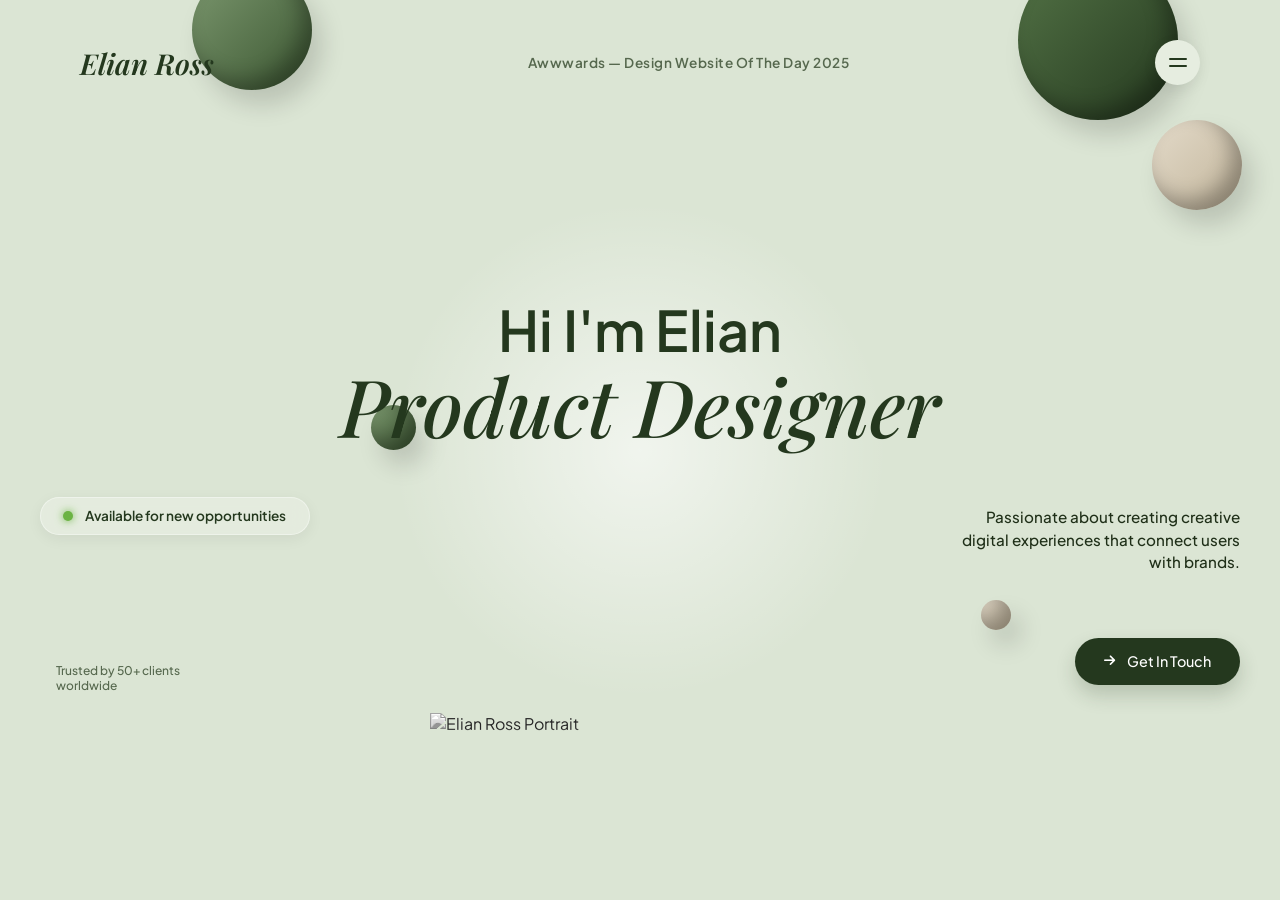
==== about.html @ 7bb7edb0 "First commit" ====
<!DOCTYPE html>
<html lang="en">
<head>
  <meta charset="UTF-8">
  <meta name="viewport" content="width=device-width, initial-scale=1.0">
  <title>Elian Ross - Product Designer</title>
  
  <!-- Google Fonts -->
  <link rel="preconnect" href="https://fonts.googleapis.com">
  <link rel="preconnect" href="https://fonts.gstatic.com" crossorigin>
  <link href="https://fonts.googleapis.com/css2?family=Playfair+Display:ital,wght@0,400..700;1,400..700&family=Plus+Jakarta+Sans:wght@400;500;600&display=swap" rel="stylesheet">
  
  <!-- FontAwesome for icons -->
  <link rel="stylesheet" href="https://cdnjs.cloudflare.com/ajax/libs/font-awesome/6.4.0/css/all.min.css">

  <style>
    /* CSS Variables & Resets */
    :root {
      --bg-color: #dbe5d4;
      --accent-green: #3d5a32;
      --dark-green: #24381e;
      --pill-bg: #e6ede0;
      --text-main: #1f2f18;
      --text-muted: #56684e;
      --shadow-soft: 0 10px 30px rgba(0, 0, 0, 0.08);
      --shadow-pill: 0 4px 15px rgba(0, 0, 0, 0.06);
    }

    * {
      margin: 0;
      padding: 0;
      box-sizing: border-box;
    }

    body {
      font-family: 'Plus Jakarta Sans', sans-serif;
      background-color: var(--bg-color);
      color: var(--text-main);
      min-height: 100vh;
      display: flex;
      flex-direction: column;
      justify-content: space-between;
      overflow-x: hidden;
      position: relative;
    }

    /* Ambient Background Glows & Shapes */
    .bg-glow {
      position: absolute;
      width: 500px;
      height: 500px;
      background: radial-gradient(circle, rgba(255,255,255,0.6) 0%, rgba(219,229,212,0) 70%);
      top: 50%;
      left: 50%;
      transform: translate(-50%, -50%);
      z-index: 1;
      pointer-events: none;
    }

    /* Decorative Floating Spheres (CSS representation of the 3D shapes) */
    .decor-sphere {
      position: absolute;
      border-radius: 50%;
      background: linear-gradient(135deg, #7c986f, #3b5631);
      box-shadow: inset -10px -10px 20px rgba(0,0,0,0.3), 10px 15px 25px rgba(0,0,0,0.15);
      z-index: 1;
    }
    .sphere-top-left { width: 120px; height: 120px; top: -30px; left: 15%; }
    .sphere-top-right { width: 160px; height: 160px; top: -40px; right: 8%; background: linear-gradient(135deg, #537346, #24381e); }
    .sphere-right-beige { width: 90px; height: 90px; top: 120px; right: 3%; background: linear-gradient(135deg, #e3dac9, #c2b59b); }
    .sphere-mid-left { width: 45px; height: 45px; top: 45%; left: 29%; }
    .sphere-mid-right { width: 30px; height: 30px; bottom: 30%; right: 21%; background: linear-gradient(135deg, #e3dac9, #c2b59b); }

    /* Header Navigation */
    header {
      display: flex;
      justify-content: space-between;
      align-items: center;
      padding: 2.5rem 5rem;
      position: relative;
      z-index: 10;
    }

    .logo {
      font-family: 'Playfair Display', serif;
      font-size: 1.8rem;
      font-weight: 600;
      font-style: italic;
      color: var(--dark-green);
      text-decoration: none;
    }

    .award-badge {
      display: flex;
      align-items: center;
      gap: 0.5rem;
      font-size: 0.85rem;
      font-weight: 600;
      color: var(--text-muted);
      letter-spacing: 0.5px;
    }

    .award-badge i {
      font-size: 1.1rem;
      color: var(--dark-green);
    }

    .menu-btn {
      width: 45px;
      height: 45px;
      background: var(--pill-bg);
      border: none;
      border-radius: 50%;
      display: flex;
      flex-direction: column;
      justify-content: center;
      align-items: center;
      gap: 5px;
      cursor: pointer;
      box-shadow: var(--shadow-pill);
      transition: transform 0.2s ease;
    }

    .menu-btn span {
      width: 18px;
      height: 2px;
      background-color: var(--dark-green);
      border-radius: 2px;
    }

    .menu-btn:hover {
      transform: scale(1.05);
    }

    /* Main Hero Section */
    main {
      display: flex;
      flex-direction: column;
      align-items: center;
      justify-content: center;
      flex-grow: 1;
      position: relative;
      z-index: 5;
      padding: 0 2rem;
    }

    /* Heading Styling */
    .hero-title {
      text-align: center;
      margin-bottom: 2rem;
      margin-top: -2rem;
    }

    .hero-title h2 {
      font-family: 'Plus Jakarta Sans', sans-serif;
      font-size: 3.5rem;
      font-weight: 600;
      color: var(--dark-green);
      line-height: 1.1;
    }

    .hero-title h1 {
      font-family: 'Playfair Display', serif;
      font-size: 5rem;
      font-weight: 500;
      font-style: italic;
      color: var(--dark-green);
      line-height: 1.1;
    }

    /* Floating Content Wrappers */
    .hero-content {
      width: 100%;
      max-width: 1200px;
      display: flex;
      justify-content: space-between;
      align-items: center;
      position: relative;
      margin-top: 1rem;
    }

    /* Left Side: Availability Badge & Testimonial */
    .hero-left {
      display: flex;
      flex-direction: column;
      gap: 8rem;
      z-index: 6;
    }

    .status-pill {
      display: inline-flex;
      align-items: center;
      gap: 0.75rem;
      background: rgba(230, 237, 224, 0.85);
      backdrop-filter: blur(10px);
      padding: 0.6rem 1.4rem;
      border-radius: 50px;
      box-shadow: var(--shadow-pill);
      border: 1px solid rgba(255, 255, 255, 0.4);
      font-size: 0.85rem;
      font-weight: 600;
      color: var(--dark-green);
    }

    .status-dot {
      width: 10px;
      height: 10px;
      background-color: #6bb343;
      border-radius: 50%;
      box-shadow: 0 0 8px #6bb343;
    }

    .social-proof {
      display: flex;
      align-items: center;
      gap: 1rem;
    }

    .avatar-group {
      display: flex;
    }

    .avatar-group img {
      width: 38px;
      height: 38px;
      border-radius: 50%;
      border: 2px solid var(--bg-color);
      margin-left: -10px;
      object-fit: cover;
    }

    .avatar-group img:first-child {
      margin-left: 0;
    }

    .proof-text {
      font-size: 0.75rem;
      color: var(--text-muted);
      line-height: 1.3;
      font-weight: 500;
    }

    /* Center: Person Portrait */
    .portrait-container {
      position: absolute;
      left: 50%;
      bottom: -40px;
      transform: translateX(-50%);
      z-index: 4;
      width: 420px;
      height: auto;
    }

    .portrait-img {
      width: 100%;
      height: auto;
      display: block;
      filter: grayscale(100%) contrast(1.05); /* Black and white photo effect */
      mask-image: linear-gradient(to bottom, rgba(0,0,0,1) 75%, rgba(0,0,0,0) 100%);
      -webkit-mask-image: linear-gradient(to bottom, rgba(0,0,0,1) 75%, rgba(0,0,0,0) 100%);
    }

    /* Right Side: Bio & CTA */
    .hero-right {
      display: flex;
      flex-direction: column;
      align-items: flex-end;
      gap: 4rem;
      max-width: 280px;
      z-index: 6;
      text-align: right;
    }

    .bio-text {
      font-size: 0.95rem;
      color: var(--text-main);
      line-height: 1.5;
      font-weight: 500;
    }

    .cta-button {
      display: inline-flex;
      align-items: center;
      gap: 0.75rem;
      background-color: var(--dark-green);
      color: #ffffff;
      padding: 0.9rem 1.8rem;
      border-radius: 50px;
      text-decoration: none;
      font-weight: 500;
      font-size: 0.9rem;
      box-shadow: 0 10px 20px rgba(36, 56, 30, 0.2);
      transition: all 0.3s ease;
    }

    .cta-button:hover {
      background-color: var(--accent-green);
      transform: translateY(-2px);
    }

    .cta-button i {
      font-size: 0.8rem;
    }

    /* Responsive Styles */
    @media (max-width: 1024px) {
      header { padding: 2rem; }
      .hero-title h2 { font-size: 2.8rem; }
      .hero-title h1 { font-size: 4rem; }
      .portrait-container { width: 350px; }
      .hero-left, .hero-right { gap: 3rem; }
    }

    @media (max-width: 768px) {
      body { overflow-y: auto; }
      header { padding: 1.5rem; }
      .award-badge { display: none; }
      .hero-title h2 { font-size: 2.2rem; }
      .hero-title h1 { font-size: 3.2rem; }
      
      .hero-content {
        flex-direction: column;
        align-items: center;
        gap: 2rem;
      }
      
      .portrait-container {
        position: relative;
        left: 0;
        transform: none;
        width: 300px;
        margin-top: 1rem;
      }

      .hero-left, .hero-right {
        align-items: center;
        text-align: center;
        max-width: 100%;
        gap: 1.5rem;
      }

      .decor-sphere { display: none; } /* Hide heavy decoration elements on small mobile */
    }
  </style>
</head>
<body>

  <!-- Ambient Light Glow -->
  <div class="bg-glow"></div>

  <!-- Decorative 3D Spheres -->
  <div class="decor-sphere sphere-top-left"></div>
  <div class="decor-sphere sphere-top-right"></div>
  <div class="decor-sphere sphere-right-beige"></div>
  <div class="decor-sphere sphere-mid-left"></div>
  <div class="decor-sphere sphere-mid-right"></div>

  <!-- Header Navigation -->
  <header>
    <a href="#" class="logo">Elian Ross</a>
    
    <div class="award-badge">
      <i class="fa-solid font-award"></i>
      <span>Awwwards — Design Website Of The Day 2025</span>
    </div>

    <button class="menu-btn" aria-label="Toggle Menu">
      <span></span>
      <span></span>
    </button>
  </header>

  <!-- Hero Section -->
  <main>
    <div class="hero-title">
      <h2>Hi I'm Elian</h2>
      <h1>Product Designer</h1>
    </div>

    <div class="hero-content">
      <!-- Left Column -->
      <div class="hero-left">
        <div class="status-pill">
          <span class="status-dot"></span>
          <span>Available for new opportunities</span>
        </div>

        <div class="social-proof">
          <div class="avatar-group">
            <!-- <img src="https://images.unsplash.com/photo-1534528741775-53994a69daeb?auto=format&fit=crop&w=100&q=80" alt="Client Avatar">
            <img src="https://images.unsplash.com/photo-1507003211169-0a1dd7228f2d?auto=format&fit=crop&w=100&q=80" alt="Client Avatar">
            <img src="https://images.unsplash.com/photo-1494790108377-be9c29b29330?auto=format&fit=crop&w=100&q=80" alt="Client Avatar"> -->
          </div>
          <div class="proof-text">
            Trusted by 50+ clients<br>worldwide
          </div>
        </div>
      </div>

      <!-- Center Image -->
      <div class="portrait-container">
        <!-- Placeholder woman image cutout matching the original composition -->
        <img class="portrait-img" src="https://images.unsplash.com/photo-1573496359142-b8d87734a5a2?auto=format&fit=crop&w=800&q=80" alt="Elian Ross Portrait">
      </div>

      <!-- Right Column -->
      <div class="hero-right">
        <p class="bio-text">
          Passionate about creating creative digital experiences that connect users with brands.
        </p>

        <a href="#contact" class="cta-button">
          <i class="fa-solid fa-arrow-right"></i>
          <span>Get In Touch</span>
        </a>
      </div>
    </div>
  </main>

</body>
</html>
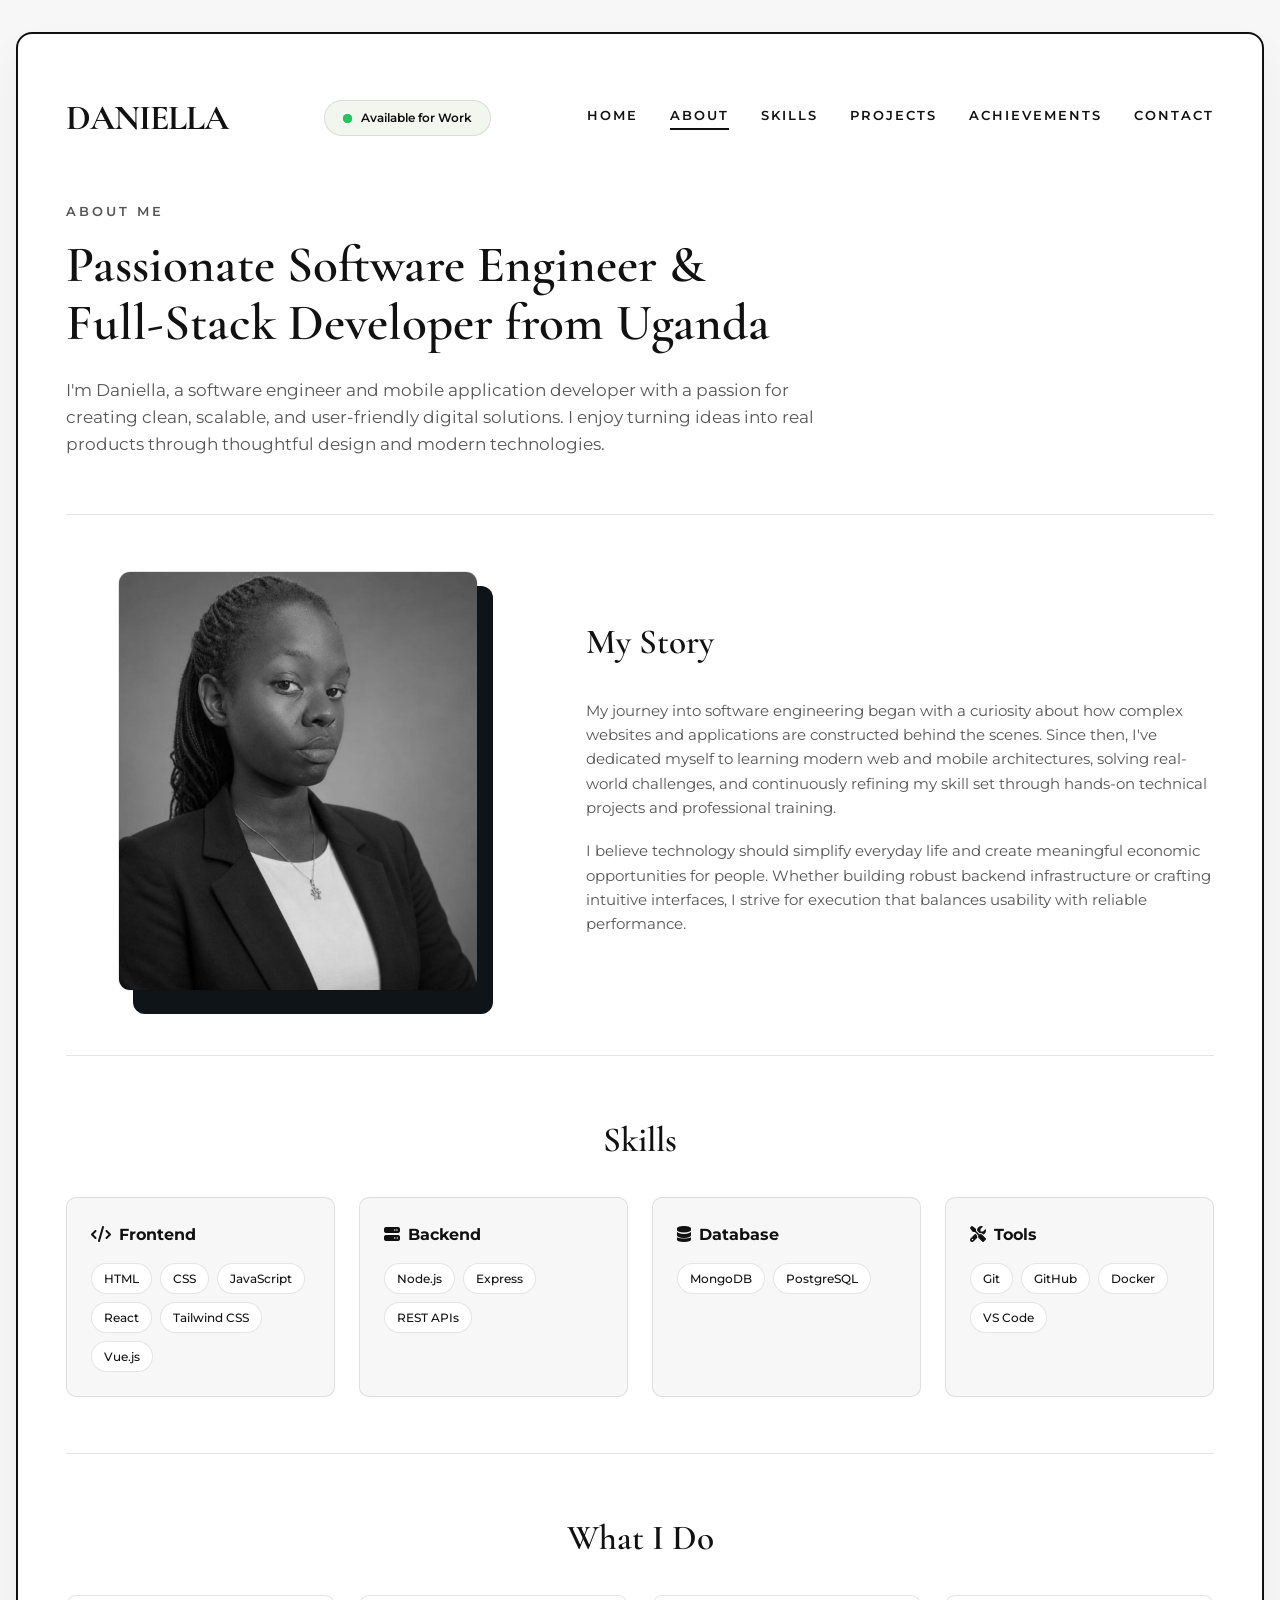
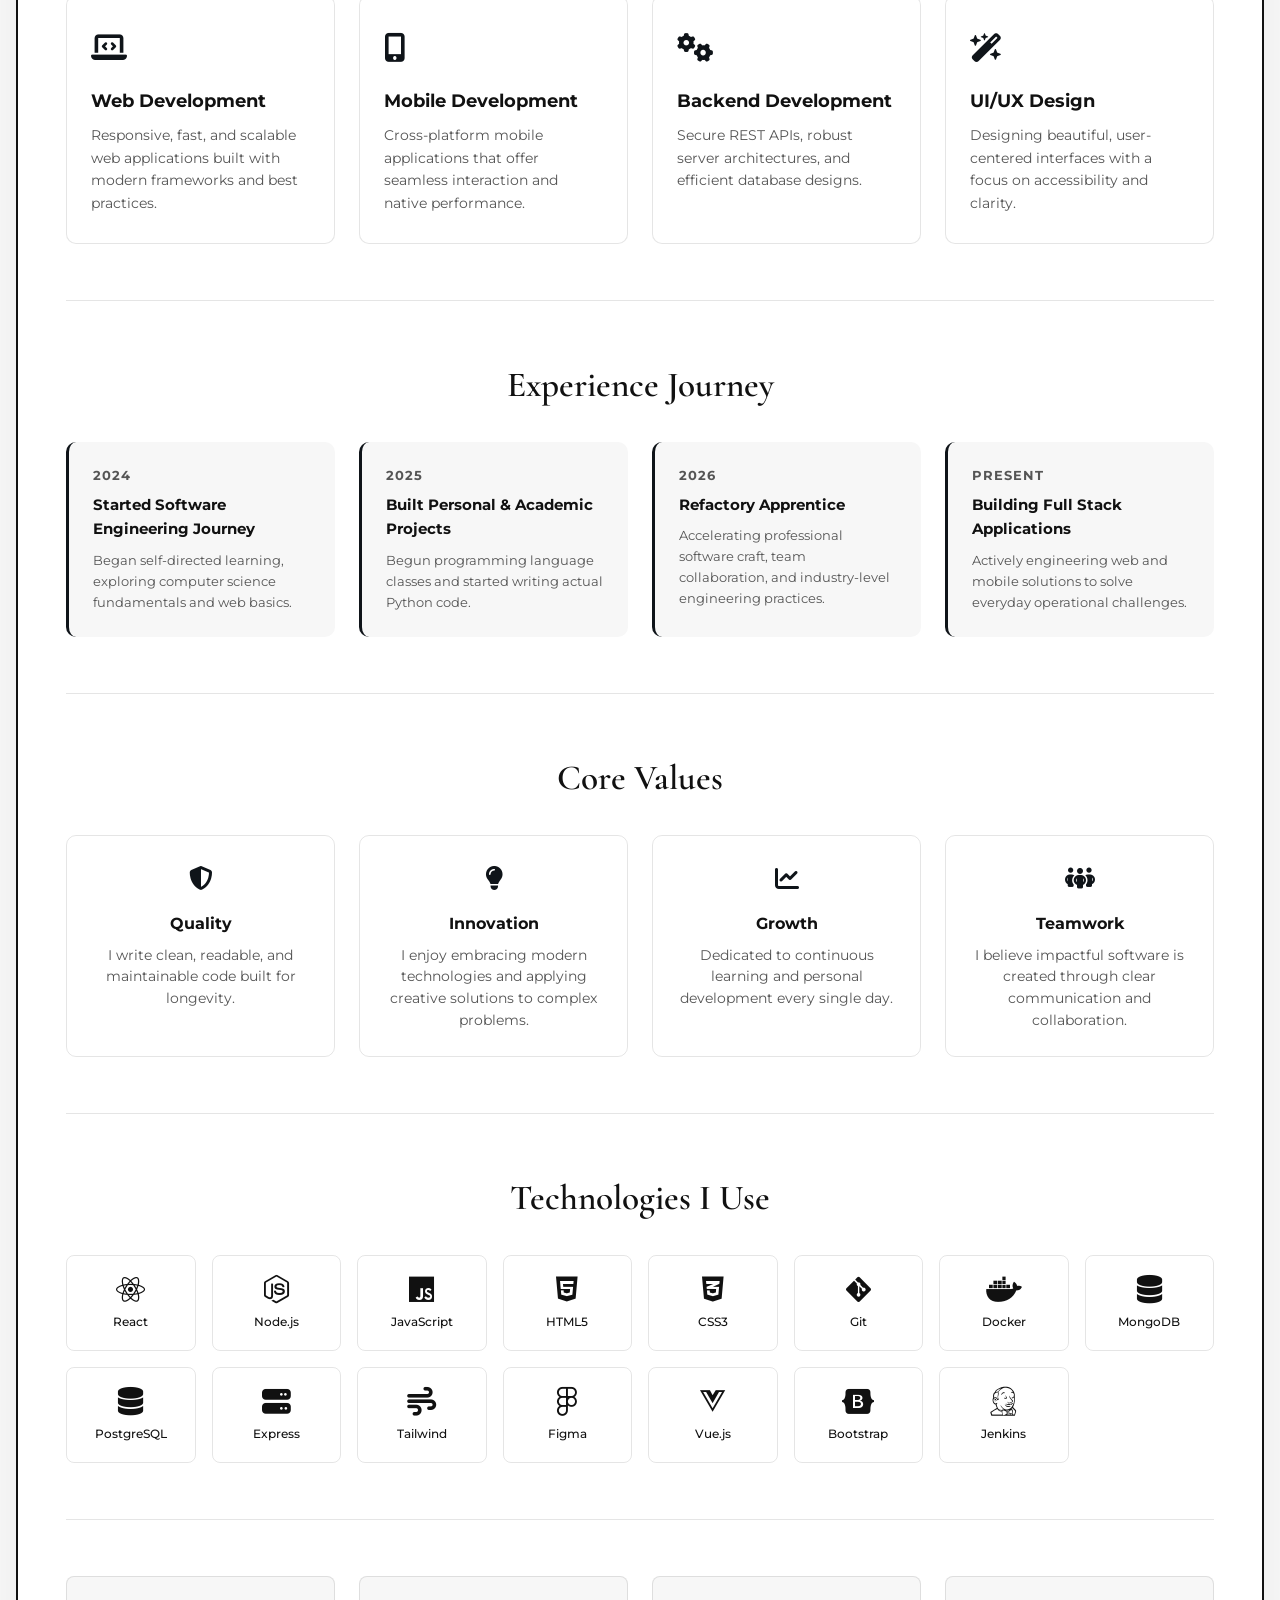
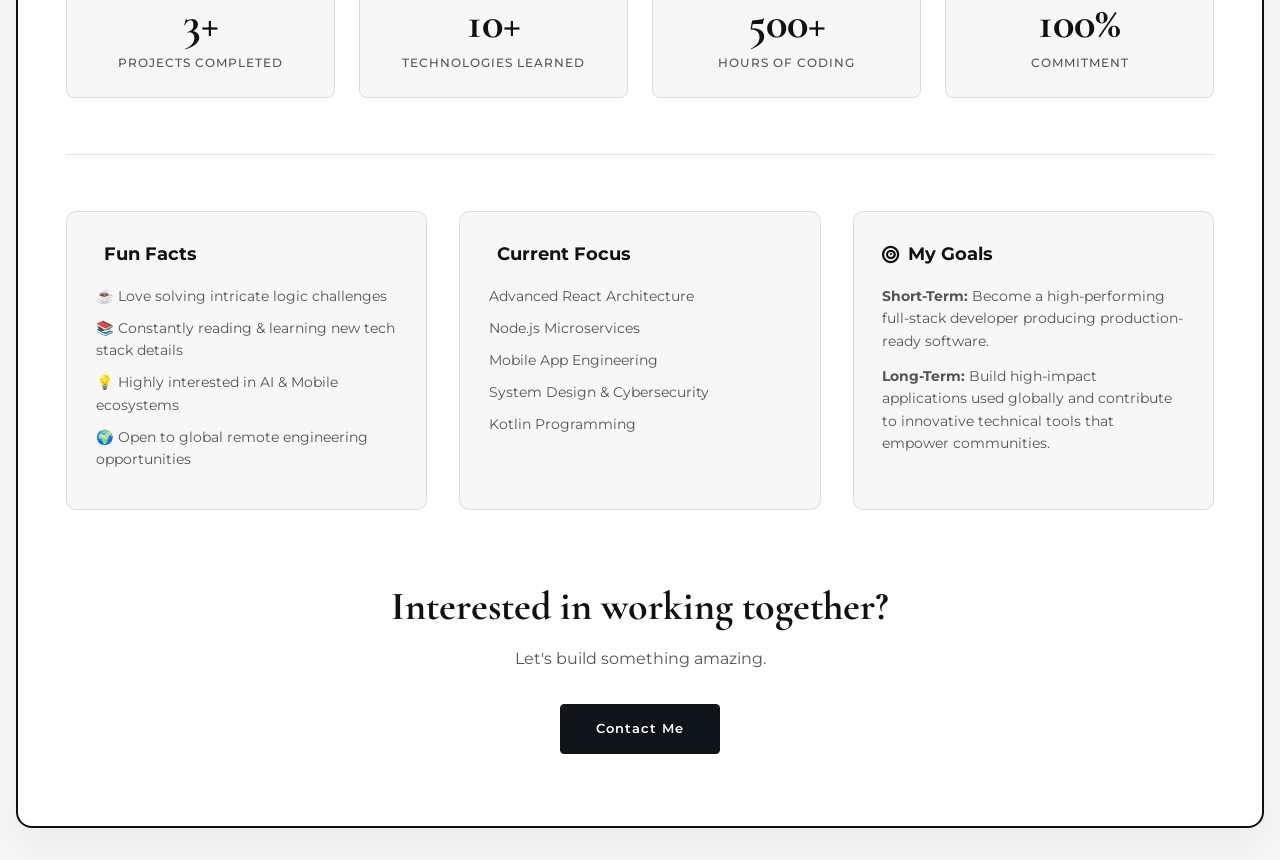
==== commit 5b502533: "Created links, joined all pages" ====
--- a/about.html
+++ b/about.html
@@ -1,421 +1,300 @@
 <!DOCTYPE html>
 <html lang="en">
 <head>
-  <meta charset="UTF-8">
-  <meta name="viewport" content="width=device-width, initial-scale=1.0">
-  <title>Elian Ross - Product Designer</title>
-  
+  <meta charset="UTF-8" />
+  <meta name="viewport" content="width=device-width, initial-scale=1.0" />
+  <title>About — Nassuuna Pearl Daniella</title>
+
   <!-- Google Fonts -->
   <link rel="preconnect" href="https://fonts.googleapis.com">
   <link rel="preconnect" href="https://fonts.gstatic.com" crossorigin>
-  <link href="https://fonts.googleapis.com/css2?family=Playfair+Display:ital,wght@0,400..700;1,400..700&family=Plus+Jakarta+Sans:wght@400;500;600&display=swap" rel="stylesheet">
-  
-  <!-- FontAwesome for icons -->
-  <link rel="stylesheet" href="https://cdnjs.cloudflare.com/ajax/libs/font-awesome/6.4.0/css/all.min.css">
-
-  <style>
-    /* CSS Variables & Resets */
-    :root {
-      --bg-color: #dbe5d4;
-      --accent-green: #3d5a32;
-      --dark-green: #24381e;
-      --pill-bg: #e6ede0;
-      --text-main: #1f2f18;
-      --text-muted: #56684e;
-      --shadow-soft: 0 10px 30px rgba(0, 0, 0, 0.08);
-      --shadow-pill: 0 4px 15px rgba(0, 0, 0, 0.06);
-    }
-
-    * {
-      margin: 0;
-      padding: 0;
-      box-sizing: border-box;
-    }
-
-    body {
-      font-family: 'Plus Jakarta Sans', sans-serif;
-      background-color: var(--bg-color);
-      color: var(--text-main);
-      min-height: 100vh;
-      display: flex;
-      flex-direction: column;
-      justify-content: space-between;
-      overflow-x: hidden;
-      position: relative;
-    }
-
-    /* Ambient Background Glows & Shapes */
-    .bg-glow {
-      position: absolute;
-      width: 500px;
-      height: 500px;
-      background: radial-gradient(circle, rgba(255,255,255,0.6) 0%, rgba(219,229,212,0) 70%);
-      top: 50%;
-      left: 50%;
-      transform: translate(-50%, -50%);
-      z-index: 1;
-      pointer-events: none;
-    }
-
-    /* Decorative Floating Spheres (CSS representation of the 3D shapes) */
-    .decor-sphere {
-      position: absolute;
-      border-radius: 50%;
-      background: linear-gradient(135deg, #7c986f, #3b5631);
-      box-shadow: inset -10px -10px 20px rgba(0,0,0,0.3), 10px 15px 25px rgba(0,0,0,0.15);
-      z-index: 1;
-    }
-    .sphere-top-left { width: 120px; height: 120px; top: -30px; left: 15%; }
-    .sphere-top-right { width: 160px; height: 160px; top: -40px; right: 8%; background: linear-gradient(135deg, #537346, #24381e); }
-    .sphere-right-beige { width: 90px; height: 90px; top: 120px; right: 3%; background: linear-gradient(135deg, #e3dac9, #c2b59b); }
-    .sphere-mid-left { width: 45px; height: 45px; top: 45%; left: 29%; }
-    .sphere-mid-right { width: 30px; height: 30px; bottom: 30%; right: 21%; background: linear-gradient(135deg, #e3dac9, #c2b59b); }
-
-    /* Header Navigation */
-    header {
-      display: flex;
-      justify-content: space-between;
-      align-items: center;
-      padding: 2.5rem 5rem;
-      position: relative;
-      z-index: 10;
-    }
-
-    .logo {
-      font-family: 'Playfair Display', serif;
-      font-size: 1.8rem;
-      font-weight: 600;
-      font-style: italic;
-      color: var(--dark-green);
-      text-decoration: none;
-    }
-
-    .award-badge {
-      display: flex;
-      align-items: center;
-      gap: 0.5rem;
-      font-size: 0.85rem;
-      font-weight: 600;
-      color: var(--text-muted);
-      letter-spacing: 0.5px;
-    }
-
-    .award-badge i {
-      font-size: 1.1rem;
-      color: var(--dark-green);
-    }
-
-    .menu-btn {
-      width: 45px;
-      height: 45px;
-      background: var(--pill-bg);
-      border: none;
-      border-radius: 50%;
-      display: flex;
-      flex-direction: column;
-      justify-content: center;
-      align-items: center;
-      gap: 5px;
-      cursor: pointer;
-      box-shadow: var(--shadow-pill);
-      transition: transform 0.2s ease;
-    }
-
-    .menu-btn span {
-      width: 18px;
-      height: 2px;
-      background-color: var(--dark-green);
-      border-radius: 2px;
-    }
-
-    .menu-btn:hover {
-      transform: scale(1.05);
-    }
-
-    /* Main Hero Section */
-    main {
-      display: flex;
-      flex-direction: column;
-      align-items: center;
-      justify-content: center;
-      flex-grow: 1;
-      position: relative;
-      z-index: 5;
-      padding: 0 2rem;
-    }
-
-    /* Heading Styling */
-    .hero-title {
-      text-align: center;
-      margin-bottom: 2rem;
-      margin-top: -2rem;
-    }
-
-    .hero-title h2 {
-      font-family: 'Plus Jakarta Sans', sans-serif;
-      font-size: 3.5rem;
-      font-weight: 600;
-      color: var(--dark-green);
-      line-height: 1.1;
-    }
-
-    .hero-title h1 {
-      font-family: 'Playfair Display', serif;
-      font-size: 5rem;
-      font-weight: 500;
-      font-style: italic;
-      color: var(--dark-green);
-      line-height: 1.1;
-    }
-
-    /* Floating Content Wrappers */
-    .hero-content {
-      width: 100%;
-      max-width: 1200px;
-      display: flex;
-      justify-content: space-between;
-      align-items: center;
-      position: relative;
-      margin-top: 1rem;
-    }
-
-    /* Left Side: Availability Badge & Testimonial */
-    .hero-left {
-      display: flex;
-      flex-direction: column;
-      gap: 8rem;
-      z-index: 6;
-    }
-
-    .status-pill {
-      display: inline-flex;
-      align-items: center;
-      gap: 0.75rem;
-      background: rgba(230, 237, 224, 0.85);
-      backdrop-filter: blur(10px);
-      padding: 0.6rem 1.4rem;
-      border-radius: 50px;
-      box-shadow: var(--shadow-pill);
-      border: 1px solid rgba(255, 255, 255, 0.4);
-      font-size: 0.85rem;
-      font-weight: 600;
-      color: var(--dark-green);
-    }
-
-    .status-dot {
-      width: 10px;
-      height: 10px;
-      background-color: #6bb343;
-      border-radius: 50%;
-      box-shadow: 0 0 8px #6bb343;
-    }
-
-    .social-proof {
-      display: flex;
-      align-items: center;
-      gap: 1rem;
-    }
-
-    .avatar-group {
-      display: flex;
-    }
-
-    .avatar-group img {
-      width: 38px;
-      height: 38px;
-      border-radius: 50%;
-      border: 2px solid var(--bg-color);
-      margin-left: -10px;
-      object-fit: cover;
-    }
-
-    .avatar-group img:first-child {
-      margin-left: 0;
-    }
-
-    .proof-text {
-      font-size: 0.75rem;
-      color: var(--text-muted);
-      line-height: 1.3;
-      font-weight: 500;
-    }
-
-    /* Center: Person Portrait */
-    .portrait-container {
-      position: absolute;
-      left: 50%;
-      bottom: -40px;
-      transform: translateX(-50%);
-      z-index: 4;
-      width: 420px;
-      height: auto;
-    }
-
-    .portrait-img {
-      width: 100%;
-      height: auto;
-      display: block;
-      filter: grayscale(100%) contrast(1.05); /* Black and white photo effect */
-      mask-image: linear-gradient(to bottom, rgba(0,0,0,1) 75%, rgba(0,0,0,0) 100%);
-      -webkit-mask-image: linear-gradient(to bottom, rgba(0,0,0,1) 75%, rgba(0,0,0,0) 100%);
-    }
-
-    /* Right Side: Bio & CTA */
-    .hero-right {
-      display: flex;
-      flex-direction: column;
-      align-items: flex-end;
-      gap: 4rem;
-      max-width: 280px;
-      z-index: 6;
-      text-align: right;
-    }
-
-    .bio-text {
-      font-size: 0.95rem;
-      color: var(--text-main);
-      line-height: 1.5;
-      font-weight: 500;
-    }
-
-    .cta-button {
-      display: inline-flex;
-      align-items: center;
-      gap: 0.75rem;
-      background-color: var(--dark-green);
-      color: #ffffff;
-      padding: 0.9rem 1.8rem;
-      border-radius: 50px;
-      text-decoration: none;
-      font-weight: 500;
-      font-size: 0.9rem;
-      box-shadow: 0 10px 20px rgba(36, 56, 30, 0.2);
-      transition: all 0.3s ease;
-    }
-
-    .cta-button:hover {
-      background-color: var(--accent-green);
-      transform: translateY(-2px);
-    }
-
-    .cta-button i {
-      font-size: 0.8rem;
-    }
-
-    /* Responsive Styles */
-    @media (max-width: 1024px) {
-      header { padding: 2rem; }
-      .hero-title h2 { font-size: 2.8rem; }
-      .hero-title h1 { font-size: 4rem; }
-      .portrait-container { width: 350px; }
-      .hero-left, .hero-right { gap: 3rem; }
-    }
-
-    @media (max-width: 768px) {
-      body { overflow-y: auto; }
-      header { padding: 1.5rem; }
-      .award-badge { display: none; }
-      .hero-title h2 { font-size: 2.2rem; }
-      .hero-title h1 { font-size: 3.2rem; }
-      
-      .hero-content {
-        flex-direction: column;
-        align-items: center;
-        gap: 2rem;
-      }
-      
-      .portrait-container {
-        position: relative;
-        left: 0;
-        transform: none;
-        width: 300px;
-        margin-top: 1rem;
-      }
-
-      .hero-left, .hero-right {
-        align-items: center;
-        text-align: center;
-        max-width: 100%;
-        gap: 1.5rem;
-      }
-
-      .decor-sphere { display: none; } /* Hide heavy decoration elements on small mobile */
-    }
-  </style>
+  <link href="https://fonts.googleapis.com/css2?family=Cormorant+Garamond:wght@500;600;700&family=Montserrat:wght@300;400;500;600&display=swap" rel="stylesheet">
+
+  <!-- Font Awesome Icons -->
+  <link rel="stylesheet" href="https://cdnjs.cloudflare.com/ajax/libs/font-awesome/6.5.1/css/all.min.css" />
+
+  <link rel="stylesheet" href="about.css" />
+<link rel="stylesheet" href="mobile.css" />
+
 </head>
 <body>
 
-  <!-- Ambient Light Glow -->
-  <div class="bg-glow"></div>
-
-  <!-- Decorative 3D Spheres -->
-  <div class="decor-sphere sphere-top-left"></div>
-  <div class="decor-sphere sphere-top-right"></div>
-  <div class="decor-sphere sphere-right-beige"></div>
-  <div class="decor-sphere sphere-mid-left"></div>
-  <div class="decor-sphere sphere-mid-right"></div>
-
-  <!-- Header Navigation -->
-  <header>
-    <a href="#" class="logo">Elian Ross</a>
+  <div class="viewport-card">
     
-    <div class="award-badge">
-      <i class="fa-solid font-award"></i>
-      <span>Awwwards — Design Website Of The Day 2025</span>
-    </div>
-
-    <button class="menu-btn" aria-label="Toggle Menu">
-      <span></span>
-      <span></span>
-    </button>
-  </header>
-
-  <!-- Hero Section -->
-  <main>
-    <div class="hero-title">
-      <h2>Hi I'm Elian</h2>
-      <h1>Product Designer</h1>
-    </div>
-
-    <div class="hero-content">
-      <!-- Left Column -->
-      <div class="hero-left">
-        <div class="status-pill">
-          <span class="status-dot"></span>
-          <span>Available for new opportunities</span>
-        </div>
-
-        <div class="social-proof">
-          <div class="avatar-group">
-            <!-- <img src="https://images.unsplash.com/photo-1534528741775-53994a69daeb?auto=format&fit=crop&w=100&q=80" alt="Client Avatar">
-            <img src="https://images.unsplash.com/photo-1507003211169-0a1dd7228f2d?auto=format&fit=crop&w=100&q=80" alt="Client Avatar">
-            <img src="https://images.unsplash.com/photo-1494790108377-be9c29b29330?auto=format&fit=crop&w=100&q=80" alt="Client Avatar"> -->
+    <!-- Header Navigation -->
+    <header>
+      <a href="index.html" class="brand-logo" target="_blank">DANIELLA</a>
+      
+      <div class="status-pill">
+        <span class="status-dot"></span>
+        <span class="status-text">Available for Work</span>
+      </div>
+
+      <nav>
+        <a href="index.html" target="_blank">HOME</a>
+        <a href="about.html" class="active" target="_blank">ABOUT</a>
+        <a href="skills.html" target="_blank">SKILLS</a>
+        <a href="projects.html" target="_blank">PROJECTS</a>
+        <a href="achievements.html" target="_blank">ACHIEVEMENTS</a>
+        <a href="contacts.html" target="_blank">CONTACT</a>
+      </nav>
+    </header>
+
+    <!-- 1. Hero Section -->
+    <section class="hero-section">
+      <span class="section-tag">ABOUT ME</span>
+      <h1 class="main-title">Passionate Software Engineer &<br>Full-Stack Developer from Uganda</h1>
+      <p class="hero-intro">
+        I'm Daniella, a software engineer and mobile application developer with a passion for creating clean, scalable, and user-friendly digital solutions. I enjoy turning ideas into real products through thoughtful design and modern technologies.
+      </p>
+    </section>
+
+    <hr class="divider" />
+
+    <!-- 2. Photo + Story -->
+    <section class="story-grid">
+      <div class="story-frame">
+        <img class="story-img" src="./Ellah.png" alt="Nassuuna Pearl Daniella" />
+      </div>
+      <div class="story-content">
+        <h2 class="section-heading">My Story</h2>
+        <p class="story-paragraph">
+          My journey into software engineering began with a curiosity about how complex websites and applications are constructed behind the scenes. Since then, I've dedicated myself to learning modern web and mobile architectures, solving real-world challenges, and continuously refining my skill set through hands-on technical projects and professional training.
+        </p>
+        <p class="story-paragraph">
+          I believe technology should simplify everyday life and create meaningful economic opportunities for people. Whether building robust backend infrastructure or crafting intuitive interfaces, I strive for execution that balances usability with reliable performance.
+        </p>
+      </div>
+    </section>
+
+    <hr class="divider" />
+
+    <!-- 3. Skills Categories -->
+    <section class="section-block">
+      <h2 class="section-heading centered">Skills</h2>
+      <div class="skills-grid">
+        <div class="skill-card">
+          <h3><i class="fa-solid fa-code"></i> Frontend</h3>
+          <div class="badge-group">
+            <span class="badge">HTML</span>
+            <span class="badge">CSS</span>
+            <span class="badge">JavaScript</span>
+            <span class="badge">React</span>
+            <span class="badge">Tailwind CSS</span>
+            <span class="badge">Vue.js</span>
           </div>
-          <div class="proof-text">
-            Trusted by 50+ clients<br>worldwide
+        </div>
+
+        <div class="skill-card">
+          <h3><i class="fa-solid fa-server"></i> Backend</h3>
+          <div class="badge-group">
+            <span class="badge">Node.js</span>
+            <span class="badge">Express</span>
+            <span class="badge">REST APIs</span>
           </div>
         </div>
-      </div>
-
-      <!-- Center Image -->
-      <div class="portrait-container">
-        <!-- Placeholder woman image cutout matching the original composition -->
-        <img class="portrait-img" src="https://images.unsplash.com/photo-1573496359142-b8d87734a5a2?auto=format&fit=crop&w=800&q=80" alt="Elian Ross Portrait">
-      </div>
-
-      <!-- Right Column -->
-      <div class="hero-right">
-        <p class="bio-text">
-          Passionate about creating creative digital experiences that connect users with brands.
-        </p>
-
-        <a href="#contact" class="cta-button">
-          <i class="fa-solid fa-arrow-right"></i>
-          <span>Get In Touch</span>
-        </a>
-      </div>
-    </div>
-  </main>
+
+        <div class="skill-card">
+          <h3><i class="fa-solid fa-database"></i> Database</h3>
+          <div class="badge-group">
+            <span class="badge">MongoDB</span>
+            <span class="badge">PostgreSQL</span>
+          </div>
+        </div>
+
+        <div class="skill-card">
+          <h3><i class="fa-solid fa-screwdriver-wrench"></i> Tools</h3>
+          <div class="badge-group">
+            <span class="badge">Git</span>
+            <span class="badge">GitHub</span>
+            <span class="badge">Docker</span>
+            <span class="badge">VS Code</span>
+          </div>
+        </div>
+      </div>
+    </section>
+
+    <hr class="divider" />
+
+    <!-- 4. What I Do -->
+    <section class="section-block">
+      <h2 class="section-heading centered">What I Do</h2>
+      <div class="services-grid">
+        <div class="service-card">
+          <div class="service-icon"><i class="fa-solid fa-laptop-code"></i></div>
+          <h3>Web Development</h3>
+          <p>Responsive, fast, and scalable web applications built with modern frameworks and best practices.</p>
+        </div>
+
+        <div class="service-card">
+          <div class="service-icon"><i class="fa-solid fa-mobile-screen-button"></i></div>
+          <h3>Mobile Development</h3>
+          <p>Cross-platform mobile applications that offer seamless interaction and native performance.</p>
+        </div>
+
+        <div class="service-card">
+          <div class="service-icon"><i class="fa-solid fa-gears"></i></div>
+          <h3>Backend Development</h3>
+          <p>Secure REST APIs, robust server architectures, and efficient database designs.</p>
+        </div>
+
+        <div class="service-card">
+          <div class="service-icon"><i class="fa-solid fa-wand-magic-sparkles"></i></div>
+          <h3>UI/UX Design</h3>
+          <p>Designing beautiful, user-centered interfaces with a focus on accessibility and clarity.</p>
+        </div>
+      </div>
+    </section>
+
+    <hr class="divider" />
+
+    <!-- 5. Experience Timeline -->
+    <section class="section-block">
+      <h2 class="section-heading centered">Experience Journey</h2>
+      <div class="timeline">
+        <div class="timeline-item">
+          <span class="timeline-year">2024</span>
+          <h3>Started Software Engineering Journey</h3>
+          <p>Began self-directed learning, exploring computer science fundamentals and web basics.</p>
+        </div>
+        <div class="timeline-item">
+          <span class="timeline-year">2025</span>
+          <h3>Built Personal & Academic Projects</h3>
+          <p>Begun programming language classes and started writing actual Python code.</p>
+        </div>
+        <div class="timeline-item">
+          <span class="timeline-year">2026</span>
+          <h3>Refactory Apprentice</h3>
+          <p>Accelerating professional software craft, team collaboration, and industry-level engineering practices.</p>
+        </div>
+        <div class="timeline-item present">
+          <span class="timeline-year">Present</span>
+          <h3>Building Full Stack Applications</h3>
+          <p>Actively engineering web and mobile solutions to solve everyday operational challenges.</p>
+        </div>
+      </div>
+    </section>
+
+    <hr class="divider" />
+
+    <!-- 6. My Values -->
+    <section class="section-block">
+      <h2 class="section-heading centered">Core Values</h2>
+      <div class="values-grid">
+        <div class="value-card">
+          <div class="value-icon"><i class="fa-solid fa-shield-halved"></i></div>
+          <h3>Quality</h3>
+          <p>I write clean, readable, and maintainable code built for longevity.</p>
+        </div>
+        <div class="value-card">
+          <div class="value-icon"><i class="fa-solid fa-lightbulb"></i></div>
+          <h3>Innovation</h3>
+          <p>I enjoy embracing modern technologies and applying creative solutions to complex problems.</p>
+        </div>
+        <div class="value-card">
+          <div class="value-icon"><i class="fa-solid fa-chart-line"></i></div>
+          <h3>Growth</h3>
+          <p>Dedicated to continuous learning and personal development every single day.</p>
+        </div>
+        <div class="value-card">
+          <div class="value-icon"><i class="fa-solid fa-people-group"></i></div>
+          <h3>Teamwork</h3>
+          <p>I believe impactful software is created through clear communication and collaboration.</p>
+        </div>
+      </div>
+    </section>
+
+    <hr class="divider" />
+
+    <!-- 7. Technologies Icon Grid -->
+    <section class="section-block">
+      <h2 class="section-heading centered">Technologies I Use</h2>
+      <div class="tech-icon-grid">
+        <div class="tech-box"><i class="fa-brands fa-react"></i><span>React</span></div>
+        <div class="tech-box"><i class="fa-brands fa-node-js"></i><span>Node.js</span></div>
+        <div class="tech-box"><i class="fa-brands fa-js"></i><span>JavaScript</span></div>
+        <div class="tech-box"><i class="fa-brands fa-html5"></i><span>HTML5</span></div>
+        <div class="tech-box"><i class="fa-brands fa-css3-alt"></i><span>CSS3</span></div>
+        <div class="tech-box"><i class="fa-brands fa-git-alt"></i><span>Git</span></div>
+        <div class="tech-box"><i class="fa-brands fa-docker"></i><span>Docker</span></div>
+        <div class="tech-box"><i class="fa-solid fa-database"></i><span>MongoDB</span></div>
+        <div class="tech-box"><i class="fa-solid fa-database"></i><span>PostgreSQL</span></div>
+        <div class="tech-box"><i class="fa-solid fa-server"></i><span>Express</span></div>
+        <div class="tech-box"><i class="fa-solid fa-wind"></i><span>Tailwind</span></div>
+        <div class="tech-box"><i class="fa-brands fa-figma"></i><span>Figma</span></div>
+        <div class="tech-box"><i class="fa-brands fa-vuejs"></i><span>Vue.js</span></div>
+        <div class="tech-box"><i class="fa-brands fa-bootstrap"></i><span>Bootstrap</span></div>
+        <div class="tech-box"><i class="fa-brands fa-jenkins"></i><span>Jenkins</span></div>
+      </div>
+    </section>
+
+    <hr class="divider" />
+
+    <!-- 8. Achievements -->
+    <section class="section-block">
+      <div class="stats-container">
+        <div class="stat-card">
+          <h3 class="stat-number">3+</h3>
+          <p class="stat-label">Projects Completed</p>
+        </div>
+        <div class="stat-card">
+          <h3 class="stat-number">10+</h3>
+          <p class="stat-label">Technologies Learned</p>
+        </div>
+        <div class="stat-card">
+          <h3 class="stat-number">500+</h3>
+          <p class="stat-label">Hours of Coding</p>
+        </div>
+        <div class="stat-card">
+          <h3 class="stat-number">100%</h3>
+          <p class="stat-label">Commitment</p>
+        </div>
+      </div>
+    </section>
+
+    <hr class="divider" />
+
+    <!-- 9. Focus, Goals & Fun Facts -->
+    <section class="info-triplet-grid">
+      <!-- Fun Facts -->
+      <div class="info-card">
+        <h3><i class="fa-solid fa-sparkles"></i> Fun Facts</h3>
+        <ul>
+          <li>☕ Love solving intricate logic challenges</li>
+          <li>📚 Constantly reading & learning new tech stack details</li>
+          <li>💡 Highly interested in AI & Mobile ecosystems</li>
+          <li>🌍 Open to global remote engineering opportunities</li>
+        </ul>
+      </div>
+
+      <!-- Current Focus -->
+      <div class="info-card">
+        <h3><i class="fa-solid fa-crosshair"></i> Current Focus</h3>
+        <ul>
+          <li>Advanced React Architecture</li>
+          <li>Node.js Microservices</li>
+          <li>Mobile App Engineering</li>
+          <li>System Design & Cybersecurity</li>
+          <li> Kotlin Programming</li>
+        </ul>
+      </div>
+
+      <!-- My Goals -->
+      <div class="info-card">
+        <h3><i class="fa-solid fa-bullseye"></i> My Goals</h3>
+        <p><strong>Short-Term:</strong> Become a high-performing full-stack developer producing production-ready software.</p>
+        <p><strong>Long-Term:</strong> Build high-impact applications used globally and contribute to innovative technical tools that empower communities.</p>
+      </div>
+    </section>
+
+    <!-- 10. Call To Action -->
+    <section class="cta-section" id="contact">
+      <h2>Interested in working together?</h2>
+      <p>Let's build something amazing.</p>
+      <a href="./contacts.html" class="btn btn-solid" target="_blank">Contact Me</a>
+    </section>
+
+  </div>
 
 </body>
 </html>
--- a/about.css
+++ b/about.css
@@ -0,0 +1,514 @@
+/* Custom CSS Variables */
+:root {
+  --bg-color: #f7f7f7;
+  --card-bg: #ffffff;
+  --text-main: #111111;
+  --text-muted: #555555;
+  --accent-dark: #0f1419;
+  --border-color: rgba(0, 0, 0, 0.1);
+  --dot-color: #22c55e;
+}
+
+* {
+  margin: 0;
+  padding: 0;
+  box-sizing: border-box;
+}
+
+body {
+  font-family: 'Montserrat', sans-serif;
+  background-color: var(--bg-color);
+  color: var(--text-main);
+  min-height: 100vh;
+  padding: 2rem 1rem;
+  line-height: 1.6;
+}
+
+/* Card Container */
+.viewport-card {
+  max-width: 100vw;
+  margin: 0 auto;
+  background-color: var(--card-bg);
+  border-radius: 16px;
+  border: 2px solid var(--text-main);
+  box-shadow: 0 20px 40px rgba(0, 0, 0, 0.05);
+  padding: 3.5rem 3rem;
+}
+
+/* Header Navigation */
+header {
+  display: flex;
+  justify-content: space-between;
+  align-items: center;
+  margin-bottom: 3.5rem;
+  flex-wrap: wrap;
+  gap: 1rem;
+}
+
+.brand-logo {
+  font-family: 'Cormorant Garamond', serif;
+  font-size: 2.2rem;
+  font-weight: 700;
+  letter-spacing: -1px;
+  color: var(--text-main);
+  text-decoration: none;
+}
+
+/* Status Pill */
+.status-pill {
+  display: inline-flex;
+  align-items: center;
+  gap: 0.6rem;
+  padding: 0.45rem 1.1rem;
+  background-color: rgba(240, 245, 237, 0.85);
+  border: 1px solid var(--border-color);
+  border-radius: 50px;
+  font-size: 0.78rem;
+  font-weight: 600;
+}
+
+.status-dot {
+  width: 9px;
+  height: 9px;
+  background-color: var(--dot-color);
+  border-radius: 50%;
+  position: relative;
+  animation: pulse-dot 2s cubic-bezier(0.4, 0, 0.6, 1) infinite;
+}
+
+.status-dot::after {
+  content: '';
+  position: absolute;
+  top: 0;
+  left: 0;
+  width: 100%;
+  height: 100%;
+  background-color: var(--dot-color);
+  border-radius: 50%;
+  animation: radar-ripple 2s cubic-bezier(0, 0, 0.2, 1) infinite;
+}
+
+@keyframes pulse-dot { 0%, 100% { transform: scale(0.95); } 50% { transform: scale(1.15); } }
+@keyframes radar-ripple { 0% { transform: scale(1); opacity: 0.75; } 100% { transform: scale(2.6); opacity: 0; } }
+
+nav {
+  display: flex;
+  gap: 2rem;
+}
+
+nav a {
+  font-size: 0.8rem;
+  font-weight: 600;
+  letter-spacing: 2px;
+  text-transform: uppercase;
+  color: var(--text-main);
+  text-decoration: none;
+  position: relative;
+  padding-bottom: 4px;
+}
+
+nav a.active::after {
+  content: '';
+  position: absolute;
+  bottom: 0;
+  left: 0;
+  width: 100%;
+  height: 2px;
+  background-color: var(--text-main);
+}
+
+/* Dividers */
+.divider {
+  border: 0;
+  height: 1px;
+  background: var(--border-color);
+  margin: 3.5rem 0;
+}
+
+/* Headings & Common Elements */
+.section-tag {
+  font-size: 0.8rem;
+  font-weight: 600;
+  letter-spacing: 3px;
+  text-transform: uppercase;
+  color: var(--text-muted);
+  display: block;
+  margin-bottom: 0.8rem;
+}
+
+.main-title {
+  font-family: 'Cormorant Garamond', serif;
+  font-size: 3.2rem;
+  font-weight: 600;
+  line-height: 1.15;
+  margin-bottom: 1.5rem;
+}
+
+.hero-intro {
+  font-size: 1.05rem;
+  color: var(--text-muted);
+  max-width: 780px;
+}
+
+.section-heading {
+  font-family: 'Cormorant Garamond', serif;
+  font-size: 2.2rem;
+  font-weight: 600;
+  margin-bottom: 1.8rem;
+}
+
+.section-heading.centered {
+  text-align: center;
+}
+
+/* 2. Photo + Story Grid */
+.story-grid {
+  display: grid;
+  grid-template-columns: 0.85fr 1.15fr;
+  gap: 3.5rem;
+  align-items: center;
+}
+
+.story-frame {
+  position: relative;
+  width: 100%;
+  max-width: 360px;
+  margin: 0 auto;
+}
+
+.story-frame::before {
+  content: '';
+  position: absolute;
+  top: 15px;
+  left: 15px;
+  width: 100%;
+  height: 100%;
+  background-color: var(--accent-dark);
+  border-radius: 12px;
+  z-index: 1;
+}
+
+.story-img {
+  position: relative;
+  z-index: 2;
+  width: 100%;
+  height: 420px;
+  object-fit: cover;
+  border-radius: 12px;
+  filter: grayscale(100%);
+  border: 1px solid var(--border-color);
+}
+
+.story-paragraph {
+  font-size: 0.95rem;
+  color: var(--text-muted);
+  margin-bottom: 1.2rem;
+}
+
+/* 3. Skills Cards */
+.skills-grid {
+  display: grid;
+  grid-template-columns: repeat(auto-fit, minmax(220px, 1fr));
+  gap: 1.5rem;
+}
+
+.skill-card {
+  background: var(--bg-color);
+  padding: 1.5rem;
+  border-radius: 10px;
+  border: 1px solid var(--border-color);
+}
+
+.skill-card h3 {
+  font-size: 1rem;
+  margin-bottom: 1rem;
+  display: flex;
+  align-items: center;
+  gap: 0.5rem;
+}
+
+.badge-group {
+  display: flex;
+  flex-wrap: wrap;
+  gap: 0.5rem;
+}
+
+.badge {
+  background: var(--card-bg);
+  padding: 0.3rem 0.75rem;
+  border-radius: 50px;
+  font-size: 0.75rem;
+  font-weight: 500;
+  border: 1px solid var(--border-color);
+}
+
+/* 4. What I Do (Services) */
+.services-grid {
+  display: grid;
+  grid-template-columns: repeat(auto-fit, minmax(220px, 1fr));
+  gap: 1.5rem;
+}
+
+.service-card {
+  padding: 1.8rem 1.5rem;
+  border-radius: 10px;
+  border: 1px solid var(--border-color);
+  background-color: var(--card-bg);
+  transition: transform 0.25s ease, box-shadow 0.25s ease;
+}
+
+.service-card:hover {
+  transform: translateY(-4px);
+  box-shadow: 0 10px 20px rgba(0, 0, 0, 0.05);
+}
+
+.service-icon {
+  font-size: 1.8rem;
+  color: var(--accent-dark);
+  margin-bottom: 1rem;
+}
+
+.service-card h3 {
+  font-size: 1.1rem;
+  margin-bottom: 0.6rem;
+}
+
+.service-card p {
+  font-size: 0.88rem;
+  color: var(--text-muted);
+}
+
+/* 5. Experience Timeline */
+.timeline {
+  display: grid;
+  grid-template-columns: repeat(auto-fit, minmax(200px, 1fr));
+  gap: 1.5rem;
+  position: relative;
+}
+
+.timeline-item {
+  background: var(--bg-color);
+  padding: 1.5rem;
+  border-radius: 10px;
+  border-left: 3px solid var(--accent-dark);
+}
+
+.timeline-year {
+  font-size: 0.8rem;
+  font-weight: 700;
+  letter-spacing: 1px;
+  text-transform: uppercase;
+  color: var(--text-muted);
+  display: block;
+  margin-bottom: 0.4rem;
+}
+
+.timeline-item h3 {
+  font-size: 0.95rem;
+  margin-bottom: 0.5rem;
+}
+
+.timeline-item p {
+  font-size: 0.82rem;
+  color: var(--text-muted);
+}
+
+/* 6. Core Values */
+.values-grid {
+  display: grid;
+  grid-template-columns: repeat(auto-fit, minmax(200px, 1fr));
+  gap: 1.5rem;
+}
+
+.value-card {
+  text-align: center;
+  padding: 1.5rem;
+  border: 1px solid var(--border-color);
+  border-radius: 10px;
+}
+
+.value-icon {
+  font-size: 1.5rem;
+  margin-bottom: 0.8rem;
+  color: var(--accent-dark);
+}
+
+.value-card h3 {
+  font-size: 1rem;
+  margin-bottom: 0.5rem;
+}
+
+.value-card p {
+  font-size: 0.85rem;
+  color: var(--text-muted);
+}
+
+/* 7. Tech Icons Grid */
+.tech-icon-grid {
+  display: grid;
+  grid-template-columns: repeat(auto-fill, minmax(120px, 1fr));
+  gap: 1rem;
+}
+
+.tech-box {
+  display: flex;
+  flex-direction: column;
+  align-items: center;
+  justify-content: center;
+  padding: 1.2rem 0.5rem;
+  border: 1px solid var(--border-color);
+  border-radius: 8px;
+  transition: all 0.25s ease;
+}
+
+.tech-box i {
+  font-size: 1.8rem;
+  margin-bottom: 0.5rem;
+}
+
+.tech-box span {
+  font-size: 0.75rem;
+  font-weight: 500;
+}
+
+.tech-box:hover {
+  background-color: var(--accent-dark);
+  color: #ffffff;
+}
+
+/* 8. Achievements */
+.stats-container {
+  display: grid;
+  grid-template-columns: repeat(auto-fit, minmax(180px, 1fr));
+  gap: 1.5rem;
+}
+
+.stat-card {
+  text-align: center;
+  padding: 1.5rem;
+  border: 1px solid var(--border-color);
+  border-radius: 8px;
+  background-color: var(--bg-color);
+}
+
+.stat-number {
+  font-family: 'Cormorant Garamond', serif;
+  font-size: 2.8rem;
+  font-weight: 700;
+  line-height: 1;
+  margin-bottom: 0.4rem;
+}
+
+.stat-label {
+  font-size: 0.78rem;
+  letter-spacing: 1px;
+  text-transform: uppercase;
+  color: var(--text-muted);
+  font-weight: 500;
+}
+
+/* 9. Triplet Section (Fun Facts, Focus, Goals) */
+.info-triplet-grid {
+  display: grid;
+  grid-template-columns: repeat(auto-fit, minmax(280px, 1fr));
+  gap: 2rem;
+  margin-top: 2rem;
+}
+
+.info-card {
+  padding: 1.8rem;
+  border: 1px solid var(--border-color);
+  border-radius: 10px;
+  background-color: var(--bg-color);
+}
+
+.info-card h3 {
+  font-size: 1.1rem;
+  margin-bottom: 1rem;
+  display: flex;
+  align-items: center;
+  gap: 0.5rem;
+}
+
+.info-card ul {
+  list-style: none;
+}
+
+.info-card li {
+  font-size: 0.88rem;
+  color: var(--text-muted);
+  margin-bottom: 0.6rem;
+}
+
+.info-card p {
+  font-size: 0.88rem;
+  color: var(--text-muted);
+  margin-bottom: 0.8rem;
+}
+
+/* 10. Call To Action */
+.cta-section {
+  text-align: center;
+  padding: 4rem 1rem 1rem 1rem;
+}
+
+.cta-section h2 {
+  font-family: 'Cormorant Garamond', serif;
+  font-size: 2.5rem;
+  margin-bottom: 0.5rem;
+}
+
+.cta-section p {
+  color: var(--text-muted);
+  margin-bottom: 2rem;
+}
+
+.btn {
+  display: inline-block;
+  padding: 0.85rem 2.2rem;
+  font-size: 0.8rem;
+  font-weight: 600;
+  letter-spacing: 1px;
+  text-decoration: none;
+  border-radius: 4px;
+  transition: all 0.25s ease;
+}
+
+.btn-solid {
+  background-color: var(--accent-dark);
+  color: #ffffff;
+  border: 1px solid var(--accent-dark);
+}
+
+.btn-solid:hover {
+  background-color: #2c353e;
+}
+
+/* Mobile Responsiveness */
+@media screen and (max-width: 768px) {
+  .viewport-card {
+    padding: 2rem 1.25rem;
+  }
+
+  header {
+    flex-direction: column;
+    align-items: center;
+    text-align: center;
+  }
+
+  .main-title {
+    font-size: 2.2rem;
+  }
+
+  .story-grid {
+    grid-template-columns: 1fr;
+  }
+
+  .story-frame {
+    max-width: 280px;
+  }
+
+  .story-img {
+    height: 320px;
+  }
+}
--- a/mobile.css
+++ b/mobile.css
@@ -0,0 +1,71 @@
+@media screen and (max-width: 768px) {
+
+  /* Force the body container to display top-to-bottom naturally */
+  html, body {
+    display: block !important;
+    height: auto !important;
+    min-height: 100vh !important;
+    overflow-x: hidden !important;
+    overflow-y: auto !important;
+    margin: 0 !important;
+  }
+
+  /* Reset layout constraints on the main card */
+  .viewport-card {
+    display: flex !important;
+    flex-direction: column !important;
+    align-items: center !important;
+    justify-content: flex-start !important;
+    height: auto !important;
+    min-height: unset !important;
+    overflow: visible !important; /* Prevents top content clipping */
+    padding: 1.5rem 1rem !important;
+  }
+
+  /* Absolute force to render Header & Nav */
+  header, 
+  .viewport-card > header {
+    display: flex !important;
+    flex-direction: column !important;
+    align-items: center !important;
+    justify-content: center !important;
+    order: -1 !important; /* GUARANTEES it renders above the photo */
+    width: 100% !important;
+    position: relative !important;
+    z-index: 99999 !important;
+    visibility: visible !important;
+    opacity: 1 !important;
+    margin-bottom: 1.5rem !important;
+    clear: both !important;
+  }
+
+  nav, 
+  header nav {
+    display: flex !important;
+    flex-direction: row !important;
+    flex-wrap: wrap !important;
+    justify-content: center !important;
+    align-items: center !important;
+    gap: 0.6rem 1rem !important;
+    width: 100% !important;
+    visibility: visible !important;
+    opacity: 1 !important;
+    margin-top: 0.8rem !important;
+  }
+
+  nav a {
+    display: inline-block !important;
+    visibility: visible !important;
+    opacity: 1 !important;
+    font-size: 0.75rem !important;
+    letter-spacing: 1.2px !important;
+    padding: 0.4rem 0.3rem !important;
+  }
+
+  /* Push image down under the header */
+  .hero-image-container,
+  .hero-portrait {
+    order: 0 !important;
+    margin-top: 0.5rem !important;
+  }
+}
